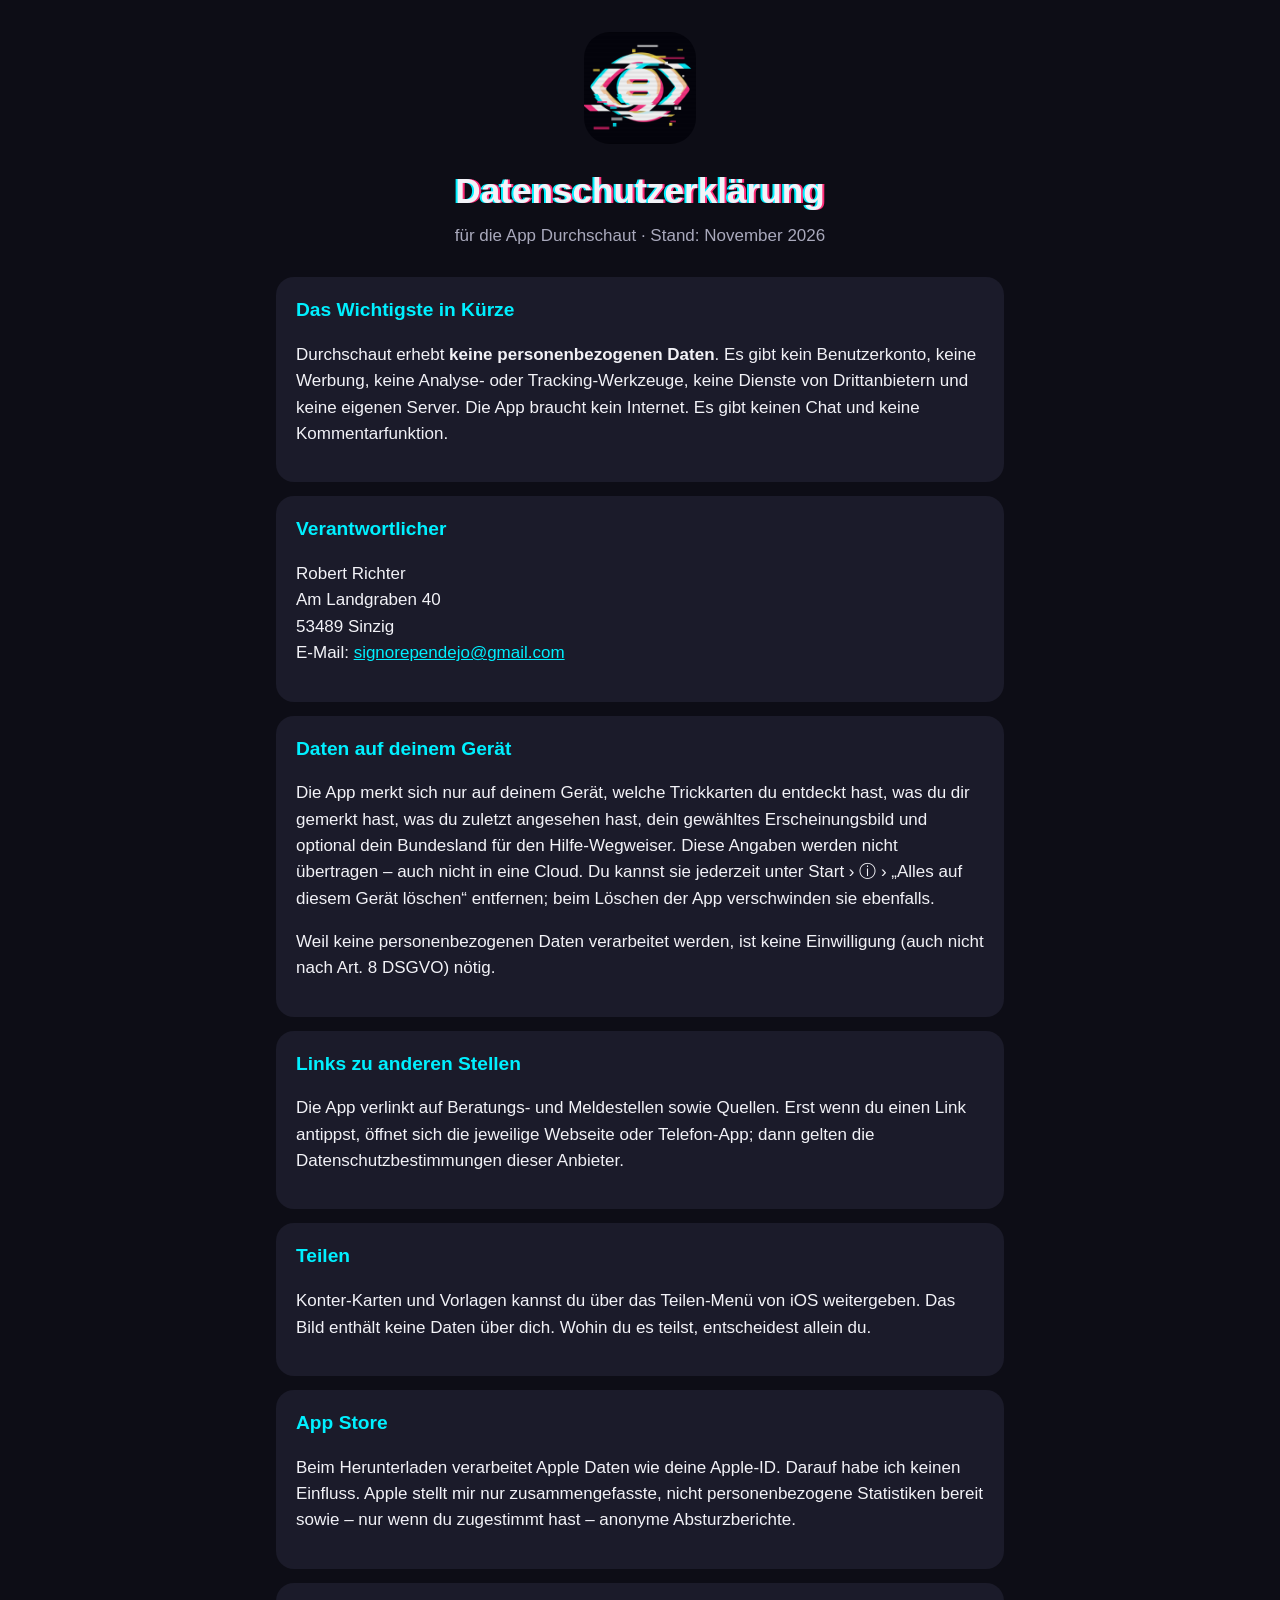
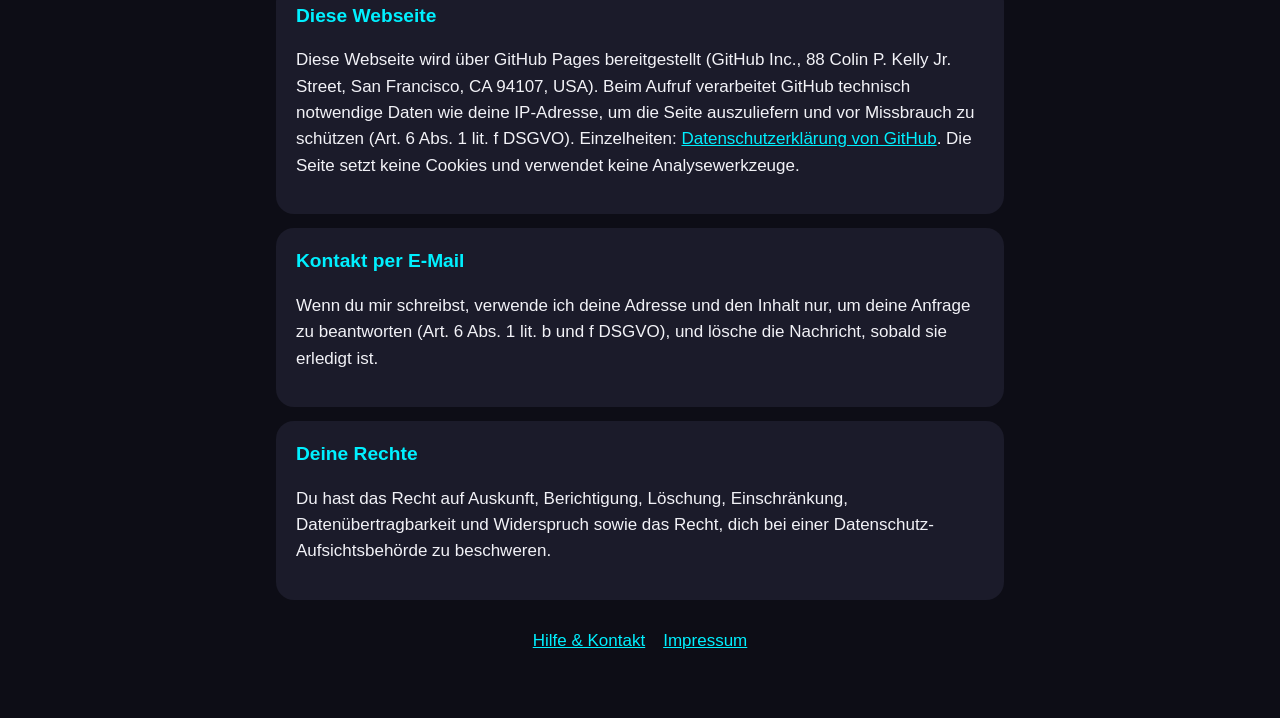
==== datenschutz.html @ f7516e03 "Webseite Durchschaut" ====
<!doctype html>
<html lang="de">
<head>
  <meta charset="utf-8">
  <meta name="viewport" content="width=device-width, initial-scale=1">
  <title>Durchschaut – Datenschutz</title>
  <meta name="description" content="Datenschutzerklärung für die App Durchschaut.">
  <link rel="icon" href="icon.png">
  <link rel="stylesheet" href="style.css">
</head>
<body>
<main>
  <header>
    <img src="icon.png" alt="App-Icon von Durchschaut">
    <h1>Datenschutzerklärung</h1>
    <p class="lead">für die App Durchschaut · Stand: November 2026</p>
  </header>

  <section>
    <h2>Das Wichtigste in Kürze</h2>
    <p>Durchschaut erhebt <strong>keine personenbezogenen Daten</strong>. Es gibt kein Benutzerkonto, keine Werbung, keine Analyse- oder Tracking-Werkzeuge, keine Dienste von Drittanbietern und keine eigenen Server. Die App braucht kein Internet. Es gibt keinen Chat und keine Kommentarfunktion.</p>
  </section>

  <section>
    <h2>Verantwortlicher</h2>
    <p>Robert Richter<br>
      Am Landgraben 40<br>
      53489 Sinzig<br>
      E-Mail: <a href="mailto:signorependejo@gmail.com">signorependejo@gmail.com</a></p>
  </section>

  <section>
    <h2>Daten auf deinem Gerät</h2>
    <p>Die App merkt sich nur auf deinem Gerät, welche Trickkarten du entdeckt hast, was du dir gemerkt hast, was du zuletzt angesehen hast, dein gewähltes Erscheinungsbild und optional dein Bundesland für den Hilfe-Wegweiser. Diese Angaben werden nicht übertragen – auch nicht in eine Cloud. Du kannst sie jederzeit unter Start › ⓘ › „Alles auf diesem Gerät löschen“ entfernen; beim Löschen der App verschwinden sie ebenfalls.</p>
    <p>Weil keine personenbezogenen Daten verarbeitet werden, ist keine Einwilligung (auch nicht nach Art. 8 DSGVO) nötig.</p>
  </section>

  <section>
    <h2>Links zu anderen Stellen</h2>
    <p>Die App verlinkt auf Beratungs- und Meldestellen sowie Quellen. Erst wenn du einen Link antippst, öffnet sich die jeweilige Webseite oder Telefon-App; dann gelten die Datenschutzbestimmungen dieser Anbieter.</p>
  </section>

  <section>
    <h2>Teilen</h2>
    <p>Konter-Karten und Vorlagen kannst du über das Teilen-Menü von iOS weitergeben. Das Bild enthält keine Daten über dich. Wohin du es teilst, entscheidest allein du.</p>
  </section>

  <section>
    <h2>App Store</h2>
    <p>Beim Herunterladen verarbeitet Apple Daten wie deine Apple-ID. Darauf habe ich keinen Einfluss. Apple stellt mir nur zusammengefasste, nicht personenbezogene Statistiken bereit sowie – nur wenn du zugestimmt hast – anonyme Absturzberichte.</p>
  </section>

  <section>
    <h2>Diese Webseite</h2>
    <p>Diese Webseite wird über GitHub Pages bereitgestellt (GitHub Inc., 88 Colin P. Kelly Jr. Street, San Francisco, CA 94107, USA). Beim Aufruf verarbeitet GitHub technisch notwendige Daten wie deine IP-Adresse, um die Seite auszuliefern und vor Missbrauch zu schützen (Art. 6 Abs. 1 lit. f DSGVO). Einzelheiten: <a href="https://docs.github.com/de/site-policy/privacy-policies/github-general-privacy-statement">Datenschutzerklärung von GitHub</a>. Die Seite setzt keine Cookies und verwendet keine Analysewerkzeuge.</p>
  </section>

  <section>
    <h2>Kontakt per E-Mail</h2>
    <p>Wenn du mir schreibst, verwende ich deine Adresse und den Inhalt nur, um deine Anfrage zu beantworten (Art. 6 Abs. 1 lit. b und f DSGVO), und lösche die Nachricht, sobald sie erledigt ist.</p>
  </section>

  <section>
    <h2>Deine Rechte</h2>
    <p>Du hast das Recht auf Auskunft, Berichtigung, Löschung, Einschränkung, Datenübertragbarkeit und Widerspruch sowie das Recht, dich bei einer Datenschutz-Aufsichtsbehörde zu beschweren.</p>
  </section>

  <nav class="footer">
    <a href="index.html">Hilfe &amp; Kontakt</a>
    <a href="impressum.html">Impressum</a>
  </nav>
</main>
</body>
</html>
---- style.css ----
:root { color-scheme: dark; --bg: #0D0D16; --card: #1B1B2A; --text: #F2F2F7; --muted: #A9A9BC; --cyan: #00F0FF; --pink: #FF2D78; --yellow: #FFE14D; }
* { box-sizing: border-box; }
body { margin: 0; background: var(--bg); color: var(--text); font: 17px/1.55 -apple-system, BlinkMacSystemFont, "Segoe UI", Roboto, sans-serif; }
main { max-width: 760px; margin: 0 auto; padding: 32px 16px 64px; }
header { text-align: center; margin-bottom: 28px; }
header img { width: 112px; height: 112px; border-radius: 26px; }
h1 { font-size: 2.2rem; margin: 12px 0 4px; text-shadow: -2px 0 var(--cyan), 2px 0 var(--pink); }
h2 { color: var(--cyan); font-size: 1.2rem; margin: 0 0 8px; }
.lead { color: var(--muted); margin: 0; }
section { background: var(--card); border-radius: 18px; padding: 18px 20px; margin: 14px 0; }
a { color: var(--cyan); }
.todo { background: var(--yellow); color: #0D0D16; border-radius: 6px; padding: 0 6px; font-weight: 700; }
.footer { display: flex; gap: 18px; justify-content: center; margin-top: 28px; }
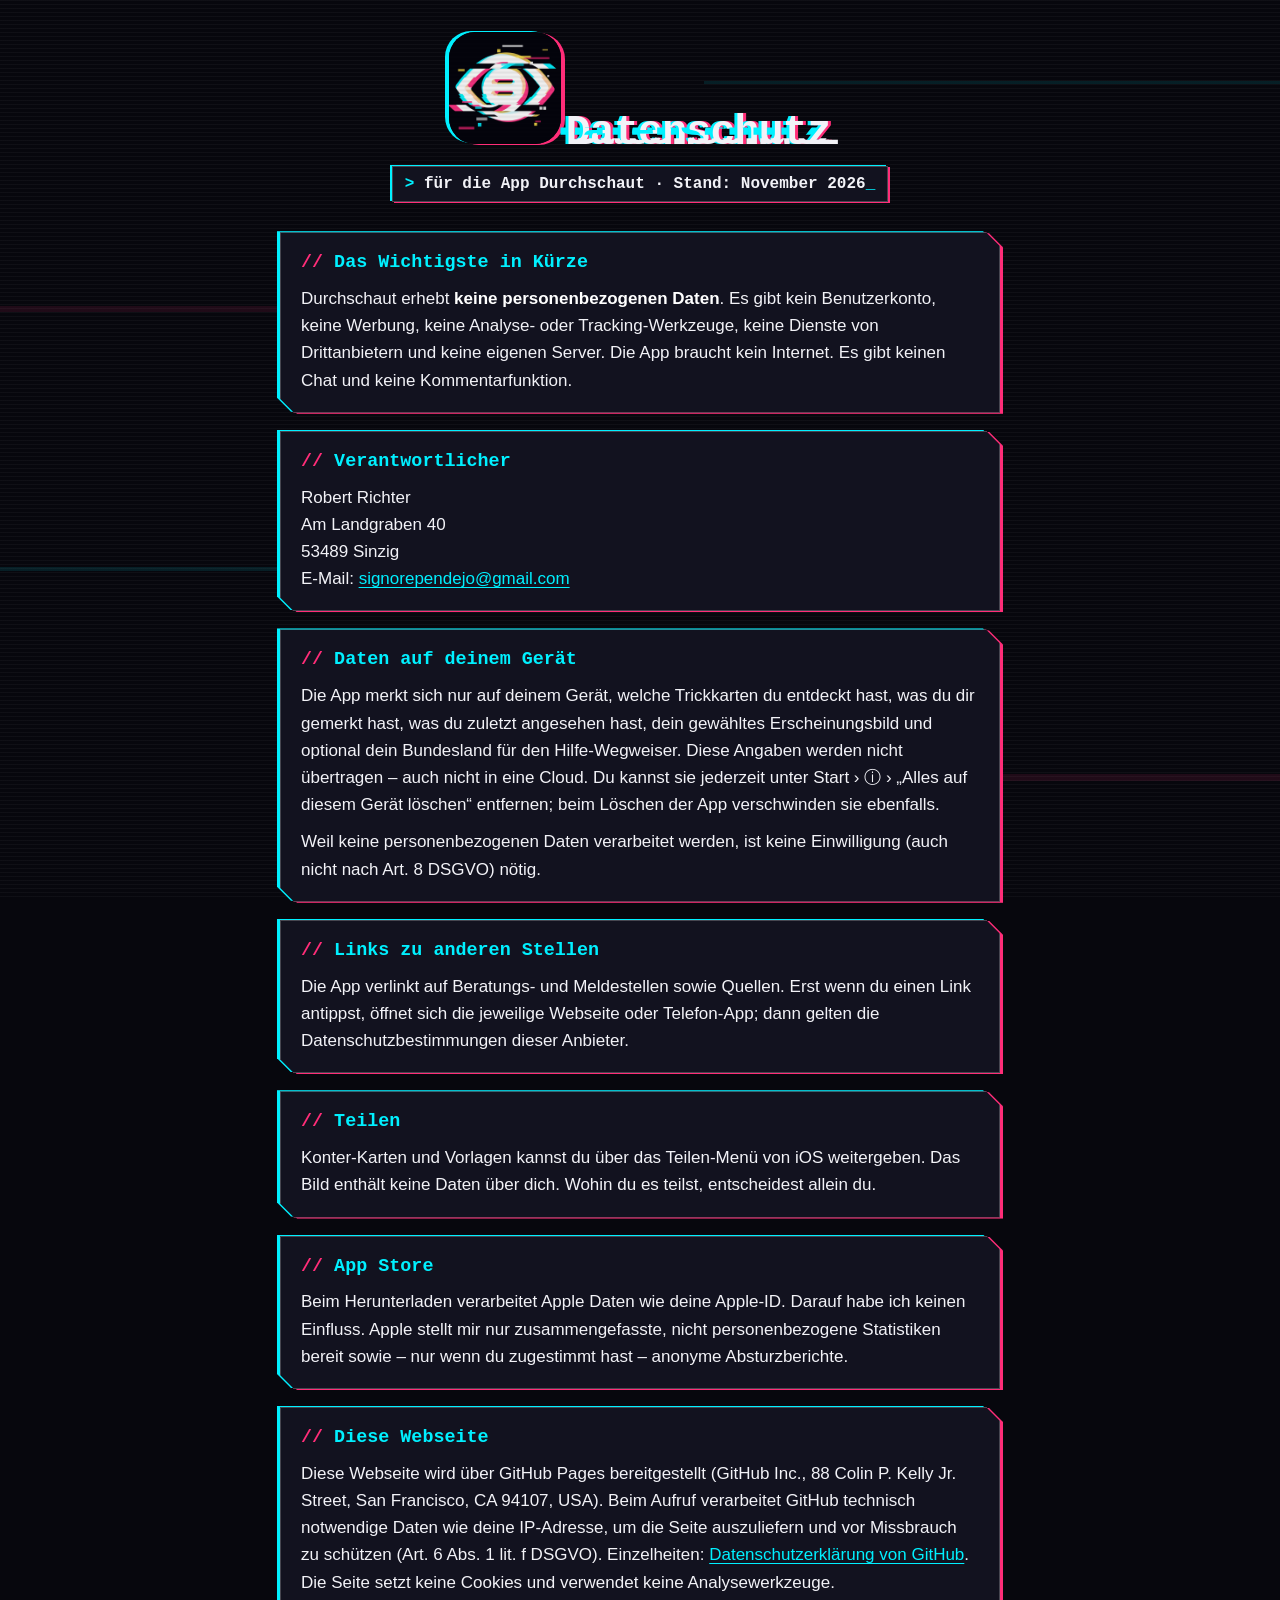
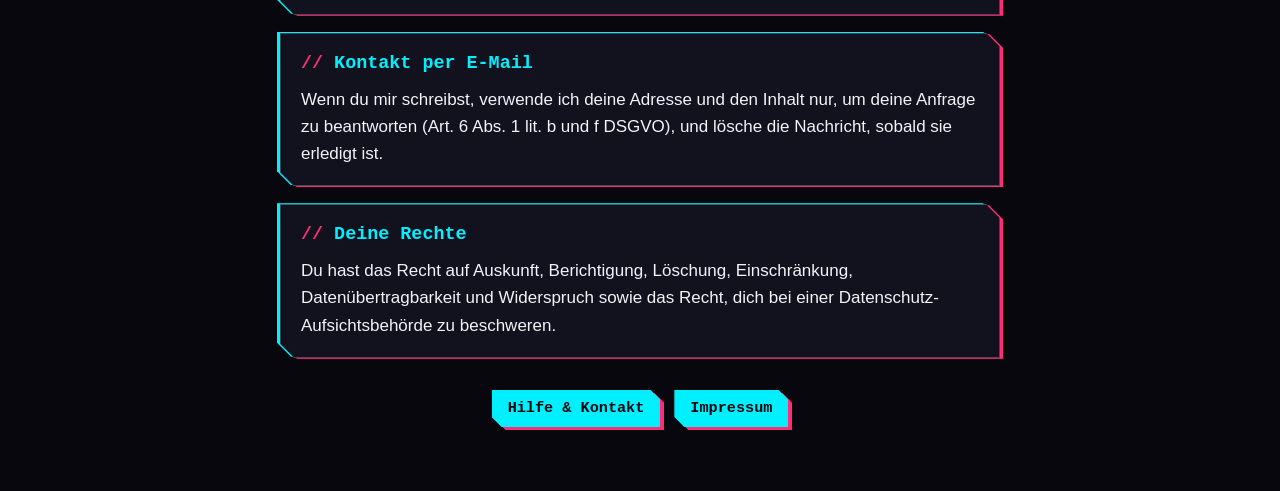
==== commit 1d75589c: "Webseite im Glitch-Look" ====
--- a/datenschutz.html
+++ b/datenschutz.html
@@ -12,58 +12,58 @@
 <main>
   <header>
     <img src="icon.png" alt="App-Icon von Durchschaut">
-    <h1>Datenschutzerklärung</h1>
+    <h1 class="glitch" data-text="Datenschutz">Datenschutz</h1>
     <p class="lead">für die App Durchschaut · Stand: November 2026</p>
   </header>
 
-  <section>
+  <div class="panel"><section>
     <h2>Das Wichtigste in Kürze</h2>
     <p>Durchschaut erhebt <strong>keine personenbezogenen Daten</strong>. Es gibt kein Benutzerkonto, keine Werbung, keine Analyse- oder Tracking-Werkzeuge, keine Dienste von Drittanbietern und keine eigenen Server. Die App braucht kein Internet. Es gibt keinen Chat und keine Kommentarfunktion.</p>
-  </section>
+  </section></div>
 
-  <section>
+  <div class="panel"><section>
     <h2>Verantwortlicher</h2>
     <p>Robert Richter<br>
       Am Landgraben 40<br>
       53489 Sinzig<br>
       E-Mail: <a href="mailto:signorependejo@gmail.com">signorependejo@gmail.com</a></p>
-  </section>
+  </section></div>
 
-  <section>
+  <div class="panel"><section>
     <h2>Daten auf deinem Gerät</h2>
     <p>Die App merkt sich nur auf deinem Gerät, welche Trickkarten du entdeckt hast, was du dir gemerkt hast, was du zuletzt angesehen hast, dein gewähltes Erscheinungsbild und optional dein Bundesland für den Hilfe-Wegweiser. Diese Angaben werden nicht übertragen – auch nicht in eine Cloud. Du kannst sie jederzeit unter Start › ⓘ › „Alles auf diesem Gerät löschen“ entfernen; beim Löschen der App verschwinden sie ebenfalls.</p>
     <p>Weil keine personenbezogenen Daten verarbeitet werden, ist keine Einwilligung (auch nicht nach Art. 8 DSGVO) nötig.</p>
-  </section>
+  </section></div>
 
-  <section>
+  <div class="panel"><section>
     <h2>Links zu anderen Stellen</h2>
     <p>Die App verlinkt auf Beratungs- und Meldestellen sowie Quellen. Erst wenn du einen Link antippst, öffnet sich die jeweilige Webseite oder Telefon-App; dann gelten die Datenschutzbestimmungen dieser Anbieter.</p>
-  </section>
+  </section></div>
 
-  <section>
+  <div class="panel"><section>
     <h2>Teilen</h2>
     <p>Konter-Karten und Vorlagen kannst du über das Teilen-Menü von iOS weitergeben. Das Bild enthält keine Daten über dich. Wohin du es teilst, entscheidest allein du.</p>
-  </section>
+  </section></div>
 
-  <section>
+  <div class="panel"><section>
     <h2>App Store</h2>
     <p>Beim Herunterladen verarbeitet Apple Daten wie deine Apple-ID. Darauf habe ich keinen Einfluss. Apple stellt mir nur zusammengefasste, nicht personenbezogene Statistiken bereit sowie – nur wenn du zugestimmt hast – anonyme Absturzberichte.</p>
-  </section>
+  </section></div>
 
-  <section>
+  <div class="panel"><section>
     <h2>Diese Webseite</h2>
     <p>Diese Webseite wird über GitHub Pages bereitgestellt (GitHub Inc., 88 Colin P. Kelly Jr. Street, San Francisco, CA 94107, USA). Beim Aufruf verarbeitet GitHub technisch notwendige Daten wie deine IP-Adresse, um die Seite auszuliefern und vor Missbrauch zu schützen (Art. 6 Abs. 1 lit. f DSGVO). Einzelheiten: <a href="https://docs.github.com/de/site-policy/privacy-policies/github-general-privacy-statement">Datenschutzerklärung von GitHub</a>. Die Seite setzt keine Cookies und verwendet keine Analysewerkzeuge.</p>
-  </section>
+  </section></div>
 
-  <section>
+  <div class="panel"><section>
     <h2>Kontakt per E-Mail</h2>
     <p>Wenn du mir schreibst, verwende ich deine Adresse und den Inhalt nur, um deine Anfrage zu beantworten (Art. 6 Abs. 1 lit. b und f DSGVO), und lösche die Nachricht, sobald sie erledigt ist.</p>
-  </section>
+  </section></div>
 
-  <section>
+  <div class="panel"><section>
     <h2>Deine Rechte</h2>
     <p>Du hast das Recht auf Auskunft, Berichtigung, Löschung, Einschränkung, Datenübertragbarkeit und Widerspruch sowie das Recht, dich bei einer Datenschutz-Aufsichtsbehörde zu beschweren.</p>
-  </section>
+  </section></div>
 
   <nav class="footer">
     <a href="index.html">Hilfe &amp; Kontakt</a>
--- a/style.css
+++ b/style.css
@@ -1,13 +1,106 @@
-:root { color-scheme: dark; --bg: #0D0D16; --card: #1B1B2A; --text: #F2F2F7; --muted: #A9A9BC; --cyan: #00F0FF; --pink: #FF2D78; --yellow: #FFE14D; }
+/* Durchschaut – Glitch-Look wie in der App: fast schwarz, Scanlines, RGB-Versatz Cyan/Magenta, Monospace-Überschriften */
+:root {
+  color-scheme: dark;
+  --bg: #07070D; --card: #12121F; --line: rgba(255,255,255,.22);
+  --text: #F2F2F7; --muted: #B4B4C6;
+  --cyan: #00F0FF; --pink: #FF2D78; --yellow: #FFE14D; --violet: #B388FF; --ink: #07070D;
+  --mono: ui-monospace, "SF Mono", SFMono-Regular, Menlo, Consolas, "Liberation Mono", monospace;
+}
 * { box-sizing: border-box; }
-body { margin: 0; background: var(--bg); color: var(--text); font: 17px/1.55 -apple-system, BlinkMacSystemFont, "Segoe UI", Roboto, sans-serif; }
+html { background: var(--bg); }
+body {
+  margin: 0; min-height: 100vh; color: var(--text);
+  font: 17px/1.6 -apple-system, BlinkMacSystemFont, "Segoe UI", Roboto, sans-serif;
+  background:
+    repeating-linear-gradient(to bottom, rgba(255,255,255,.035) 0 1px, transparent 1px 4px),
+    linear-gradient(to bottom, transparent 0 9%, rgba(0,240,255,.10) 9% calc(9% + 3px), transparent calc(9% + 3px)) no-repeat right / 45% 100%,
+    linear-gradient(to bottom, transparent 0 34%, rgba(255,45,120,.10) 34% calc(34% + 6px), transparent calc(34% + 6px)) no-repeat left / 32% 100%,
+    linear-gradient(to bottom, transparent 0 63%, rgba(0,240,255,.10) 63% calc(63% + 4px), transparent calc(63% + 4px)) no-repeat left / 55% 100%,
+    linear-gradient(to bottom, transparent 0 86%, rgba(255,45,120,.10) 86% calc(86% + 7px), transparent calc(86% + 7px)) no-repeat right / 40% 100%,
+    var(--bg);
+  background-attachment: fixed;
+}
 main { max-width: 760px; margin: 0 auto; padding: 32px 16px 64px; }
-header { text-align: center; margin-bottom: 28px; }
-header img { width: 112px; height: 112px; border-radius: 26px; }
-h1 { font-size: 2.2rem; margin: 12px 0 4px; text-shadow: -2px 0 var(--cyan), 2px 0 var(--pink); }
-h2 { color: var(--cyan); font-size: 1.2rem; margin: 0 0 8px; }
-.lead { color: var(--muted); margin: 0; }
-section { background: var(--card); border-radius: 18px; padding: 18px 20px; margin: 14px 0; }
-a { color: var(--cyan); }
-.todo { background: var(--yellow); color: #0D0D16; border-radius: 6px; padding: 0 6px; font-weight: 700; }
-.footer { display: flex; gap: 18px; justify-content: center; margin-top: 28px; }
+
+/* Kopf */
+header { text-align: center; margin-bottom: 30px; }
+header img {
+  width: 112px; height: 112px; border-radius: 26px;
+  box-shadow: -4px -1px 0 var(--cyan), 4px 1px 0 var(--pink);
+}
+h1 {
+  position: relative; display: inline-block; margin: 18px 0 10px;
+  font: 900 clamp(1.5rem, 8vw, 2.6rem)/1.1 var(--mono); letter-spacing: -.02em; overflow-wrap: anywhere;
+  text-shadow: -3px 0 var(--cyan), 3px 0 var(--pink);
+}
+h1.glitch::before, h1.glitch::after {
+  content: attr(data-text); position: absolute; inset: 0; pointer-events: none;
+  text-shadow: none; background: transparent;
+}
+h1.glitch::before { color: var(--cyan); clip-path: inset(38% 0 46% 0); transform: translateX(-8px); }
+h1.glitch::after  { color: var(--text); clip-path: inset(62% 0 22% 0); transform: translateX(9px); }
+@media (prefers-reduced-motion: no-preference) {
+  h1.glitch::before { animation: slice-a 5s steps(1) infinite; }
+  h1.glitch::after  { animation: slice-b 5s steps(1) infinite; }
+}
+@keyframes slice-a {
+  0%, 88%, 100% { clip-path: inset(38% 0 46% 0); transform: translateX(-8px); }
+  90% { clip-path: inset(10% 0 70% 0); transform: translateX(10px); }
+  93% { clip-path: inset(70% 0 12% 0); transform: translateX(-14px); }
+  96% { clip-path: inset(45% 0 40% 0); transform: translateX(6px); }
+}
+@keyframes slice-b {
+  0%, 88%, 100% { clip-path: inset(62% 0 22% 0); transform: translateX(9px); }
+  91% { clip-path: inset(20% 0 60% 0); transform: translateX(-12px); }
+  94% { clip-path: inset(80% 0 4% 0); transform: translateX(14px); }
+  97% { clip-path: inset(30% 0 55% 0); transform: translateX(-5px); }
+}
+
+/* Claim als Terminal-Zeile */
+.lead {
+  display: inline-block; margin: 0; padding: 6px 12px;
+  font: 700 1rem/1.4 var(--mono); color: var(--text);
+  background: var(--card); border: 1px solid var(--line);
+  box-shadow: -2px -1px 0 var(--cyan), 2px 1px 0 var(--pink);
+}
+.lead::before { content: "> "; color: var(--cyan); }
+.lead::after { content: "_"; color: var(--cyan); }
+@media (prefers-reduced-motion: no-preference) {
+  .lead::after { animation: blink 1s steps(1) infinite; }
+}
+@keyframes blink { 50% { opacity: 0; } }
+
+/* Panels mit abgeschrägten Ecken und RGB-Kante */
+section {
+  position: relative; margin: 18px 4px; padding: 18px 20px;
+  background: var(--card); border: 1px solid var(--line);
+  clip-path: polygon(0 0, calc(100% - 14px) 0, 100% 14px, 100% 100%, 14px 100%, 0 calc(100% - 14px));
+}
+.panel { position: relative; filter: drop-shadow(-3px -1px 0 var(--cyan)) drop-shadow(3px 1px 0 var(--pink)); }
+h2 { font: 800 1.15rem/1.3 var(--mono); color: var(--cyan); margin: 0 0 10px; }
+h2::before { content: "// "; color: var(--pink); }
+h3 { font: 800 1rem/1.3 var(--mono); margin: 16px 0 6px; }
+p { margin: 0 0 10px; }
+p:last-child { margin-bottom: 0; }
+strong { color: #fff; }
+.muted, small { color: var(--muted); }
+
+a { color: var(--cyan); text-underline-offset: 3px; }
+a:hover { color: var(--yellow); }
+a:focus-visible { outline: 2px solid var(--yellow); outline-offset: 2px; }
+
+.todo { background: var(--yellow); color: var(--ink); padding: 0 6px; font-weight: 700; }
+
+/* Fußzeile als Glitch-Buttons */
+.footer { display: flex; flex-wrap: wrap; gap: 14px; justify-content: center; margin-top: 32px; filter: drop-shadow(4px 3px 0 var(--pink)); }
+.footer a {
+  font: 800 .95rem/1 var(--mono); color: var(--ink); background: var(--cyan);
+  padding: 11px 16px; text-decoration: none;
+  clip-path: polygon(0 0, calc(100% - 10px) 0, 100% 10px, 100% 100%, 10px 100%, 0 calc(100% - 10px));
+}
+.footer a:hover { background: var(--yellow); color: var(--ink); }
+
+@media (max-width: 480px) {
+  header img { width: 96px; height: 96px; }
+  section { padding: 16px; }
+}
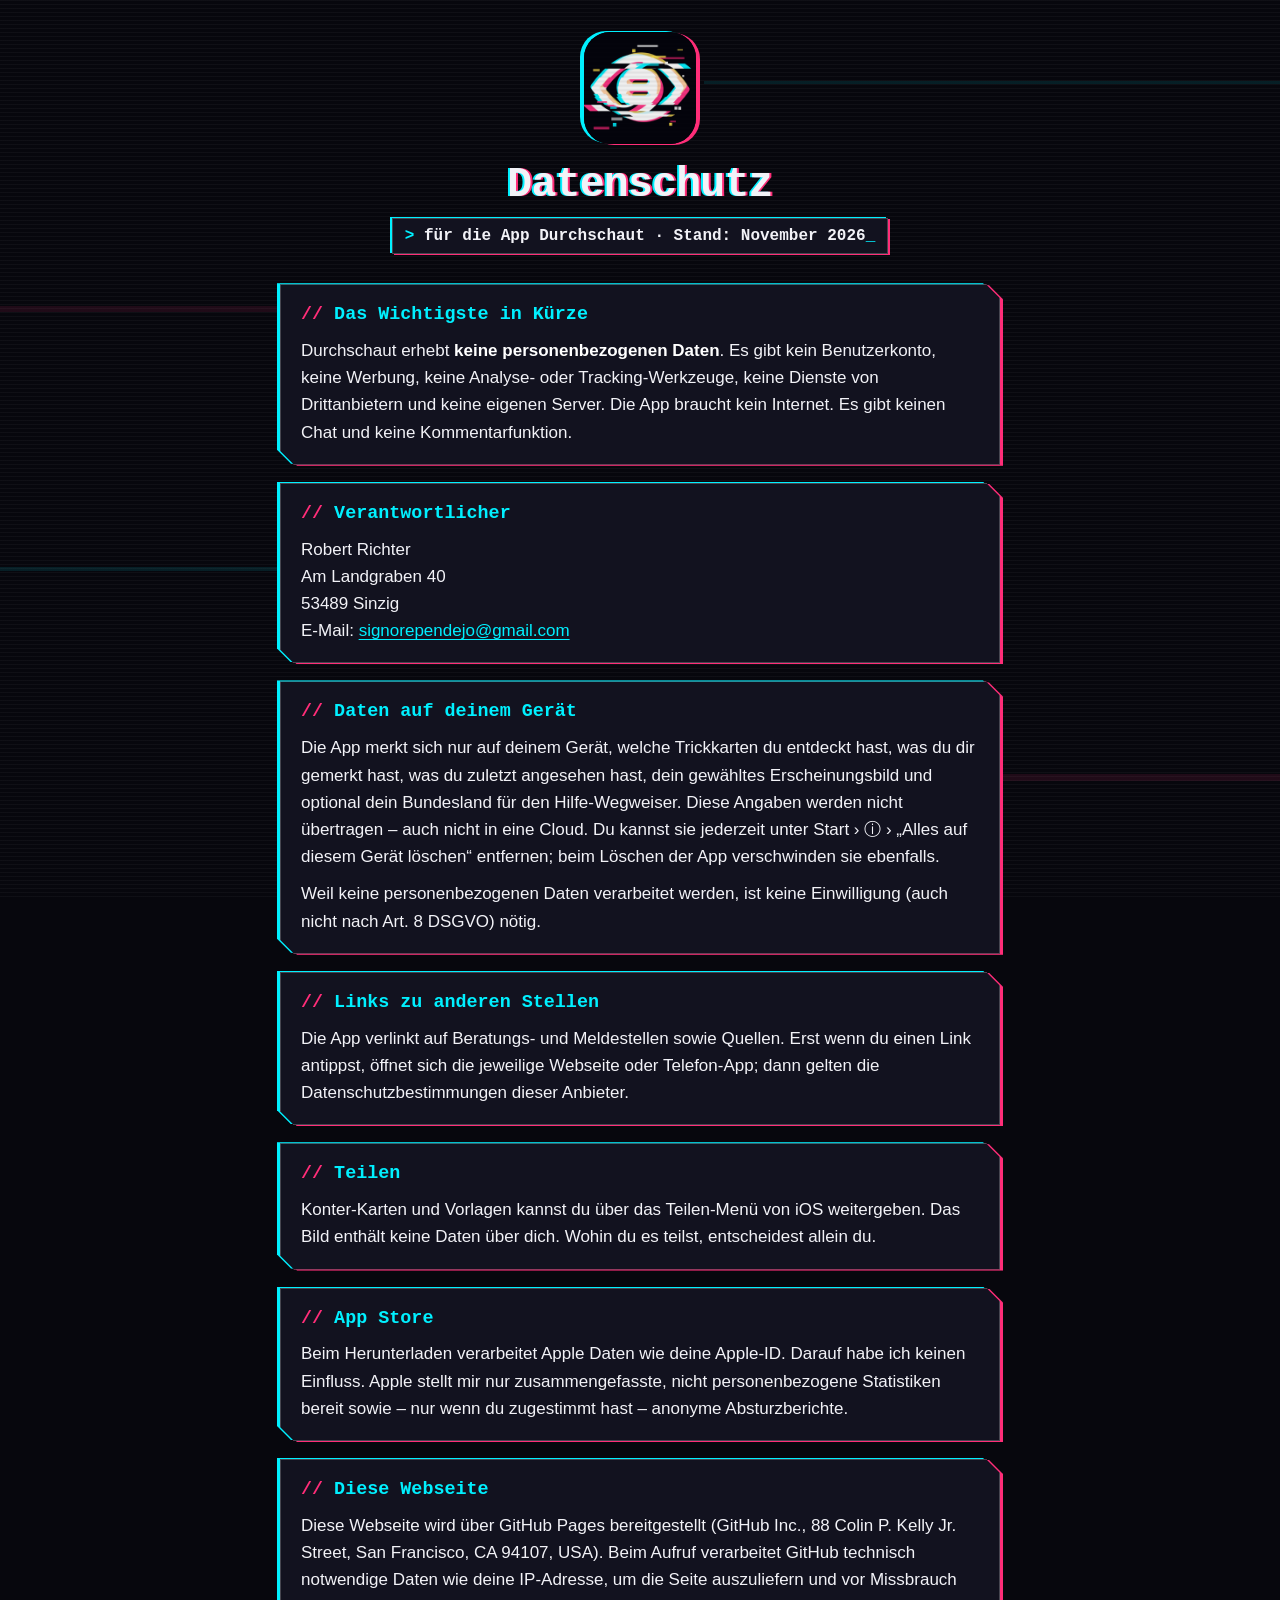
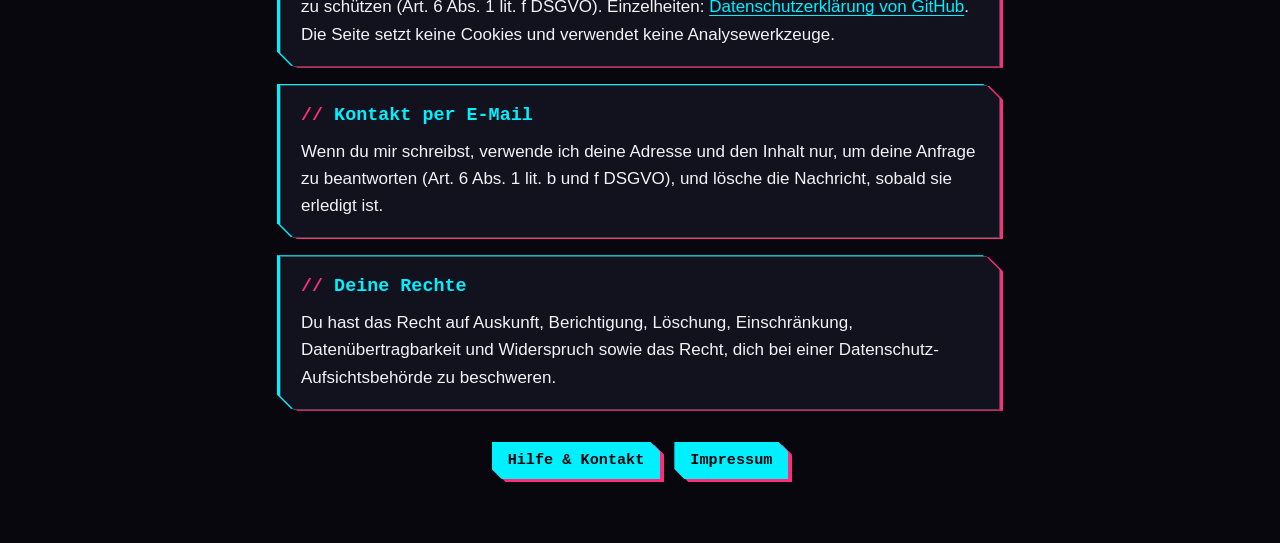
==== commit ab7f7668: "Kopf zentriert, Stylesheet-Version" ====
--- a/datenschutz.html
+++ b/datenschutz.html
@@ -6,7 +6,7 @@
   <title>Durchschaut – Datenschutz</title>
   <meta name="description" content="Datenschutzerklärung für die App Durchschaut.">
   <link rel="icon" href="icon.png">
-  <link rel="stylesheet" href="style.css">
+  <link rel="stylesheet" href="style.css?v=2">
 </head>
 <body>
 <main>
--- a/style.css
+++ b/style.css
@@ -25,32 +25,33 @@
 /* Kopf */
 header { text-align: center; margin-bottom: 30px; }
 header img {
+  display: block; margin: 0 auto;
   width: 112px; height: 112px; border-radius: 26px;
   box-shadow: -4px -1px 0 var(--cyan), 4px 1px 0 var(--pink);
 }
 h1 {
   position: relative; display: inline-block; margin: 18px 0 10px;
   font: 900 clamp(1.5rem, 8vw, 2.6rem)/1.1 var(--mono); letter-spacing: -.02em; overflow-wrap: anywhere;
-  text-shadow: -3px 0 var(--cyan), 3px 0 var(--pink);
+  text-shadow: -2px 0 var(--cyan), 2px 0 var(--pink);
 }
 h1.glitch::before, h1.glitch::after {
   content: attr(data-text); position: absolute; inset: 0; pointer-events: none;
   text-shadow: none; background: transparent;
 }
-h1.glitch::before { color: var(--cyan); clip-path: inset(38% 0 46% 0); transform: translateX(-8px); }
-h1.glitch::after  { color: var(--text); clip-path: inset(62% 0 22% 0); transform: translateX(9px); }
+h1.glitch::before { color: var(--cyan); clip-path: inset(50% 0 50% 0); }
+h1.glitch::after  { color: var(--text); clip-path: inset(50% 0 50% 0); }
 @media (prefers-reduced-motion: no-preference) {
   h1.glitch::before { animation: slice-a 5s steps(1) infinite; }
   h1.glitch::after  { animation: slice-b 5s steps(1) infinite; }
 }
 @keyframes slice-a {
-  0%, 88%, 100% { clip-path: inset(38% 0 46% 0); transform: translateX(-8px); }
+  0%, 88%, 100% { clip-path: inset(50% 0 50% 0); transform: none; }
   90% { clip-path: inset(10% 0 70% 0); transform: translateX(10px); }
   93% { clip-path: inset(70% 0 12% 0); transform: translateX(-14px); }
   96% { clip-path: inset(45% 0 40% 0); transform: translateX(6px); }
 }
 @keyframes slice-b {
-  0%, 88%, 100% { clip-path: inset(62% 0 22% 0); transform: translateX(9px); }
+  0%, 88%, 100% { clip-path: inset(50% 0 50% 0); transform: none; }
   91% { clip-path: inset(20% 0 60% 0); transform: translateX(-12px); }
   94% { clip-path: inset(80% 0 4% 0); transform: translateX(14px); }
   97% { clip-path: inset(30% 0 55% 0); transform: translateX(-5px); }
